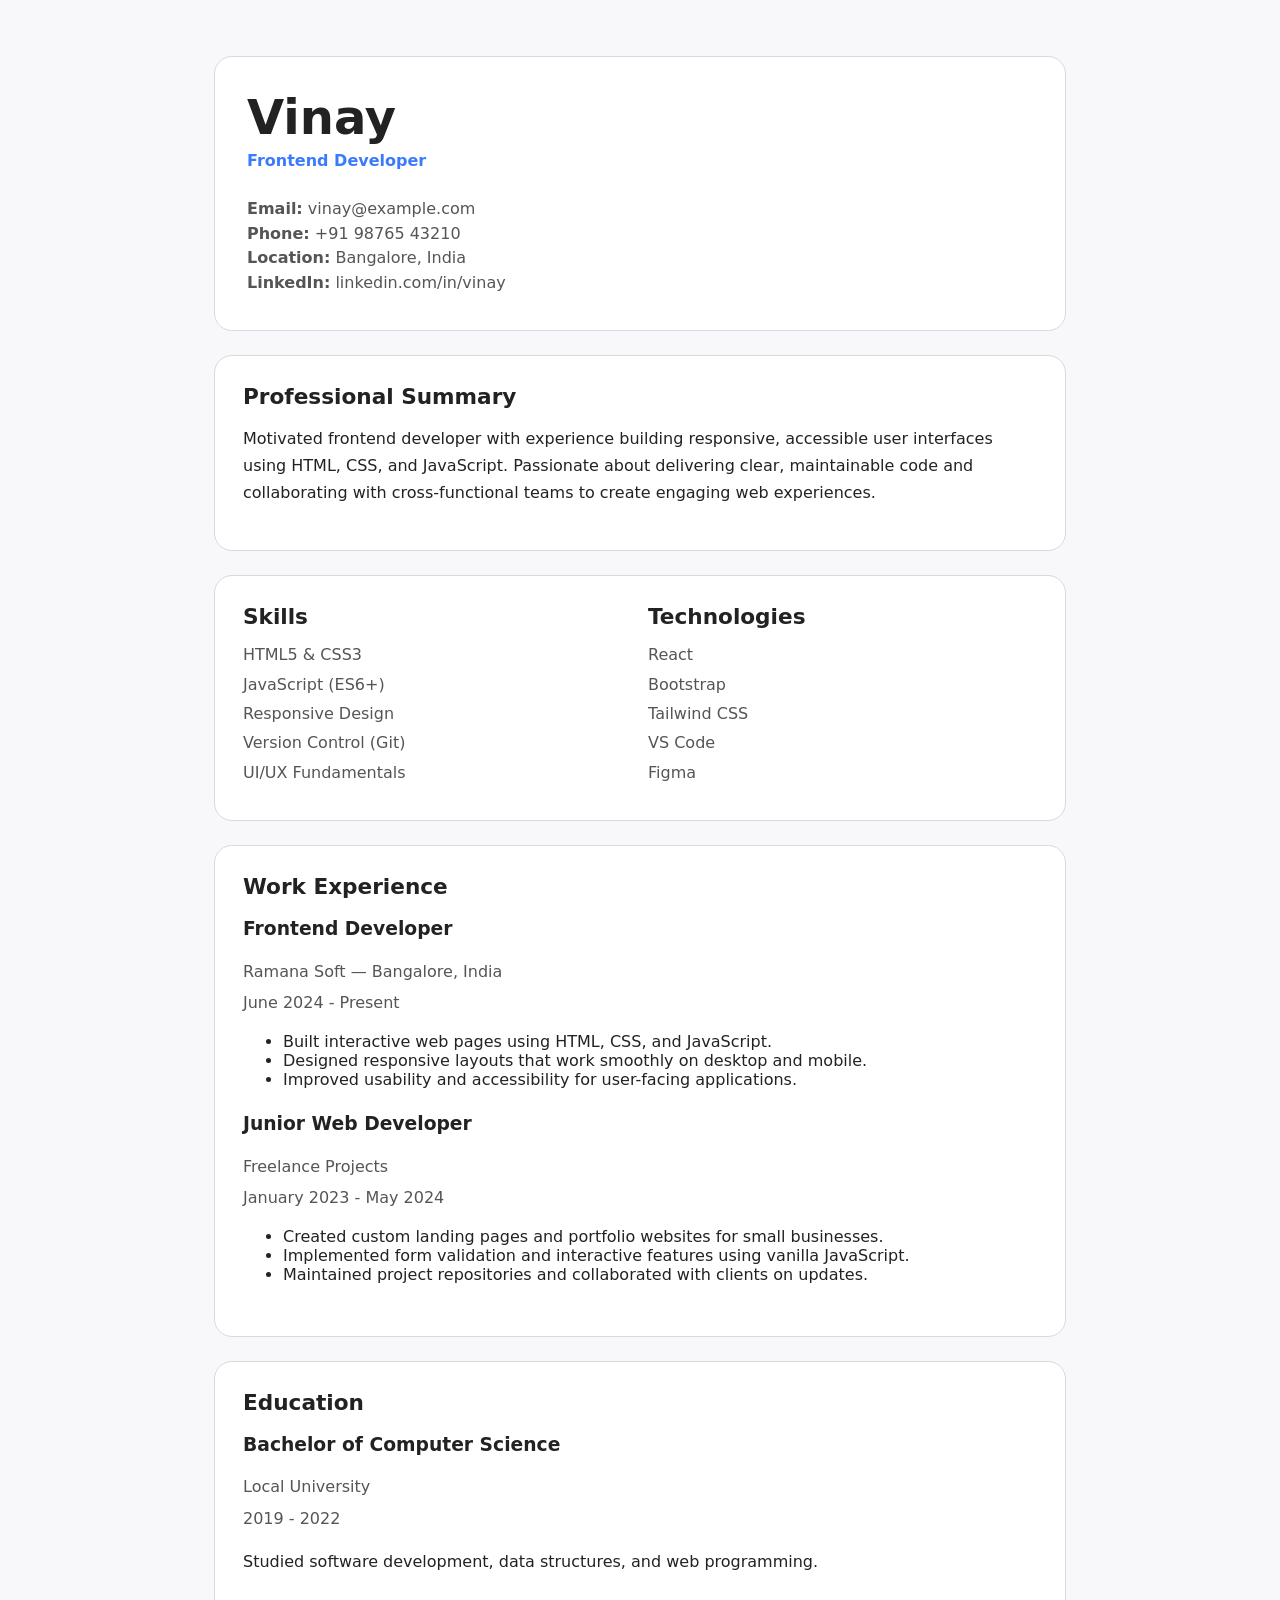
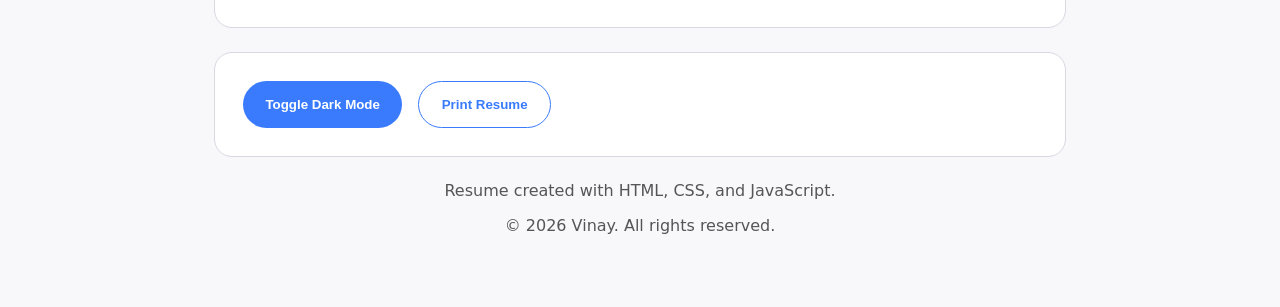
==== Resume.html @ 9294f640 "Add resume webpage with HTML, CSS, and JavaScript" ====
<!DOCTYPE html>
<html lang="en">
<head>
  <meta charset="UTF-8">
  <meta name="viewport" content="width=device-width, initial-scale=1.0">
  <title>Vinay Resume</title>
  <link rel="stylesheet" href="resume.css">
</head>
<body>
  <div class="resume-container">
    <header class="resume-header">
      <div class="profile">
        <h1>Vinay</h1>
        <p class="subtitle">Frontend Developer</p>
      </div>
      <div class="contact-info">
        <p><strong>Email:</strong> vinay@example.com</p>
        <p><strong>Phone:</strong> +91 98765 43210</p>
        <p><strong>Location:</strong> Bangalore, India</p>
        <p><strong>LinkedIn:</strong> linkedin.com/in/vinay</p>
      </div>
    </header>

    <section class="section summary">
      <h2>Professional Summary</h2>
      <p>Motivated frontend developer with experience building responsive, accessible user interfaces using HTML, CSS, and JavaScript. Passionate about delivering clear, maintainable code and collaborating with cross-functional teams to create engaging web experiences.</p>
    </section>

    <section class="section highlight">
      <div>
        <h2>Skills</h2>
        <ul>
          <li>HTML5 & CSS3</li>
          <li>JavaScript (ES6+)</li>
          <li>Responsive Design</li>
          <li>Version Control (Git)</li>
          <li>UI/UX Fundamentals</li>
        </ul>
      </div>
      <div>
        <h2>Technologies</h2>
        <ul>
          <li>React</li>
          <li>Bootstrap</li>
          <li>Tailwind CSS</li>
          <li>VS Code</li>
          <li>Figma</li>
        </ul>
      </div>
    </section>

    <section class="section experience">
      <h2>Work Experience</h2>
      <article>
        <h3>Frontend Developer</h3>
        <p class="company">Ramana Soft — Bangalore, India</p>
        <p class="date">June 2024 - Present</p>
        <ul>
          <li>Built interactive web pages using HTML, CSS, and JavaScript.</li>
          <li>Designed responsive layouts that work smoothly on desktop and mobile.</li>
          <li>Improved usability and accessibility for user-facing applications.</li>
        </ul>
      </article>
      <article>
        <h3>Junior Web Developer</h3>
        <p class="company">Freelance Projects</p>
        <p class="date">January 2023 - May 2024</p>
        <ul>
          <li>Created custom landing pages and portfolio websites for small businesses.</li>
          <li>Implemented form validation and interactive features using vanilla JavaScript.</li>
          <li>Maintained project repositories and collaborated with clients on updates.</li>
        </ul>
      </article>
    </section>

    <section class="section education">
      <h2>Education</h2>
      <article>
        <h3>Bachelor of Computer Science</h3>
        <p class="company">Local University</p>
        <p class="date">2019 - 2022</p>
        <p>Studied software development, data structures, and web programming.</p>
      </article>
    </section>

    <section class="section actions">
      <button id="toggleTheme">Toggle Dark Mode</button>
      <button id="printResume">Print Resume</button>
    </section>

    <footer>
      <p>Resume created with HTML, CSS, and JavaScript.</p>
      <p id="year"></p>
    </footer>
  </div>
  <script src="resume.js"></script>
</body>
</html>
---- resume.css ----
:root {
  --background: #f8f8fb;
  --surface: #ffffff;
  --text: #222222;
  --muted: #555555;
  --accent: #3a7bfd;
  --border: #d7d9e1;
}

* {
  box-sizing: border-box;
}

body {
  margin: 0;
  font-family: Inter, system-ui, sans-serif;
  background: var(--background);
  color: var(--text);
}

body.dark {
  background: #12131a;
  color: #eceef7;
}

.resume-container {
  max-width: 900px;
  margin: 2rem auto;
  padding: 1.5rem;
}

.resume-header {
  background: var(--surface);
  border: 1px solid var(--border);
  border-radius: 18px;
  padding: 2rem;
  display: grid;
  gap: 1.5rem;
}

.profile h1 {
  margin: 0;
  font-size: clamp(2rem, 4vw, 3rem);
}

.subtitle {
  margin: 0.35rem 0 0;
  color: var(--accent);
  font-weight: 600;
}

.contact-info p {
  margin: 0.35rem 0;
  color: var(--muted);
}

.section {
  margin-top: 1.5rem;
  background: var(--surface);
  border: 1px solid var(--border);
  border-radius: 18px;
  padding: 1.75rem;
}

.section h2 {
  margin-top: 0;
  margin-bottom: 1rem;
  font-size: 1.35rem;
}

.summary p,
.experience p,
.education p {
  line-height: 1.7;
}

.highlight {
  display: grid;
  grid-template-columns: repeat(auto-fit, minmax(220px, 1fr));
  gap: 1rem;
}

.highlight ul {
  list-style: none;
  padding: 0;
  margin: 0;
}

.highlight li {
  margin: 0.65rem 0;
  color: var(--muted);
}

article {
  margin-bottom: 1.5rem;
}

.company,
.date {
  margin: 0.25rem 0;
  color: var(--muted);
}

.actions {
  display: flex;
  gap: 1rem;
  flex-wrap: wrap;
}

button {
  border: none;
  border-radius: 999px;
  padding: 0.95rem 1.4rem;
  font-weight: 600;
  cursor: pointer;
  transition: transform 0.2s ease, box-shadow 0.2s ease;
}

button:hover {
  transform: translateY(-1px);
  box-shadow: 0 12px 24px rgba(58, 123, 253, 0.15);
}

#toggleTheme {
  background: #3a7bfd;
  color: white;
}

#printResume {
  background: transparent;
  color: var(--accent);
  border: 1px solid var(--accent);
}

footer {
  text-align: center;
  margin-top: 1.5rem;
  color: var(--muted);
}

body.dark .resume-header,
body.dark .section {
  background: #1d1f2b;
  border-color: #2d3043;
}

body.dark button#printResume {
  color: #a9b0ff;
  border-color: #5a74ff;
}

body.dark footer,
body.dark .contact-info p,
body.dark .company,
body.dark .date,
body.dark .highlight li {
  color: #b5b9d1;
}

@media (max-width: 620px) {
  .resume-container {
    margin: 1rem;
    padding: 1rem;
  }
}
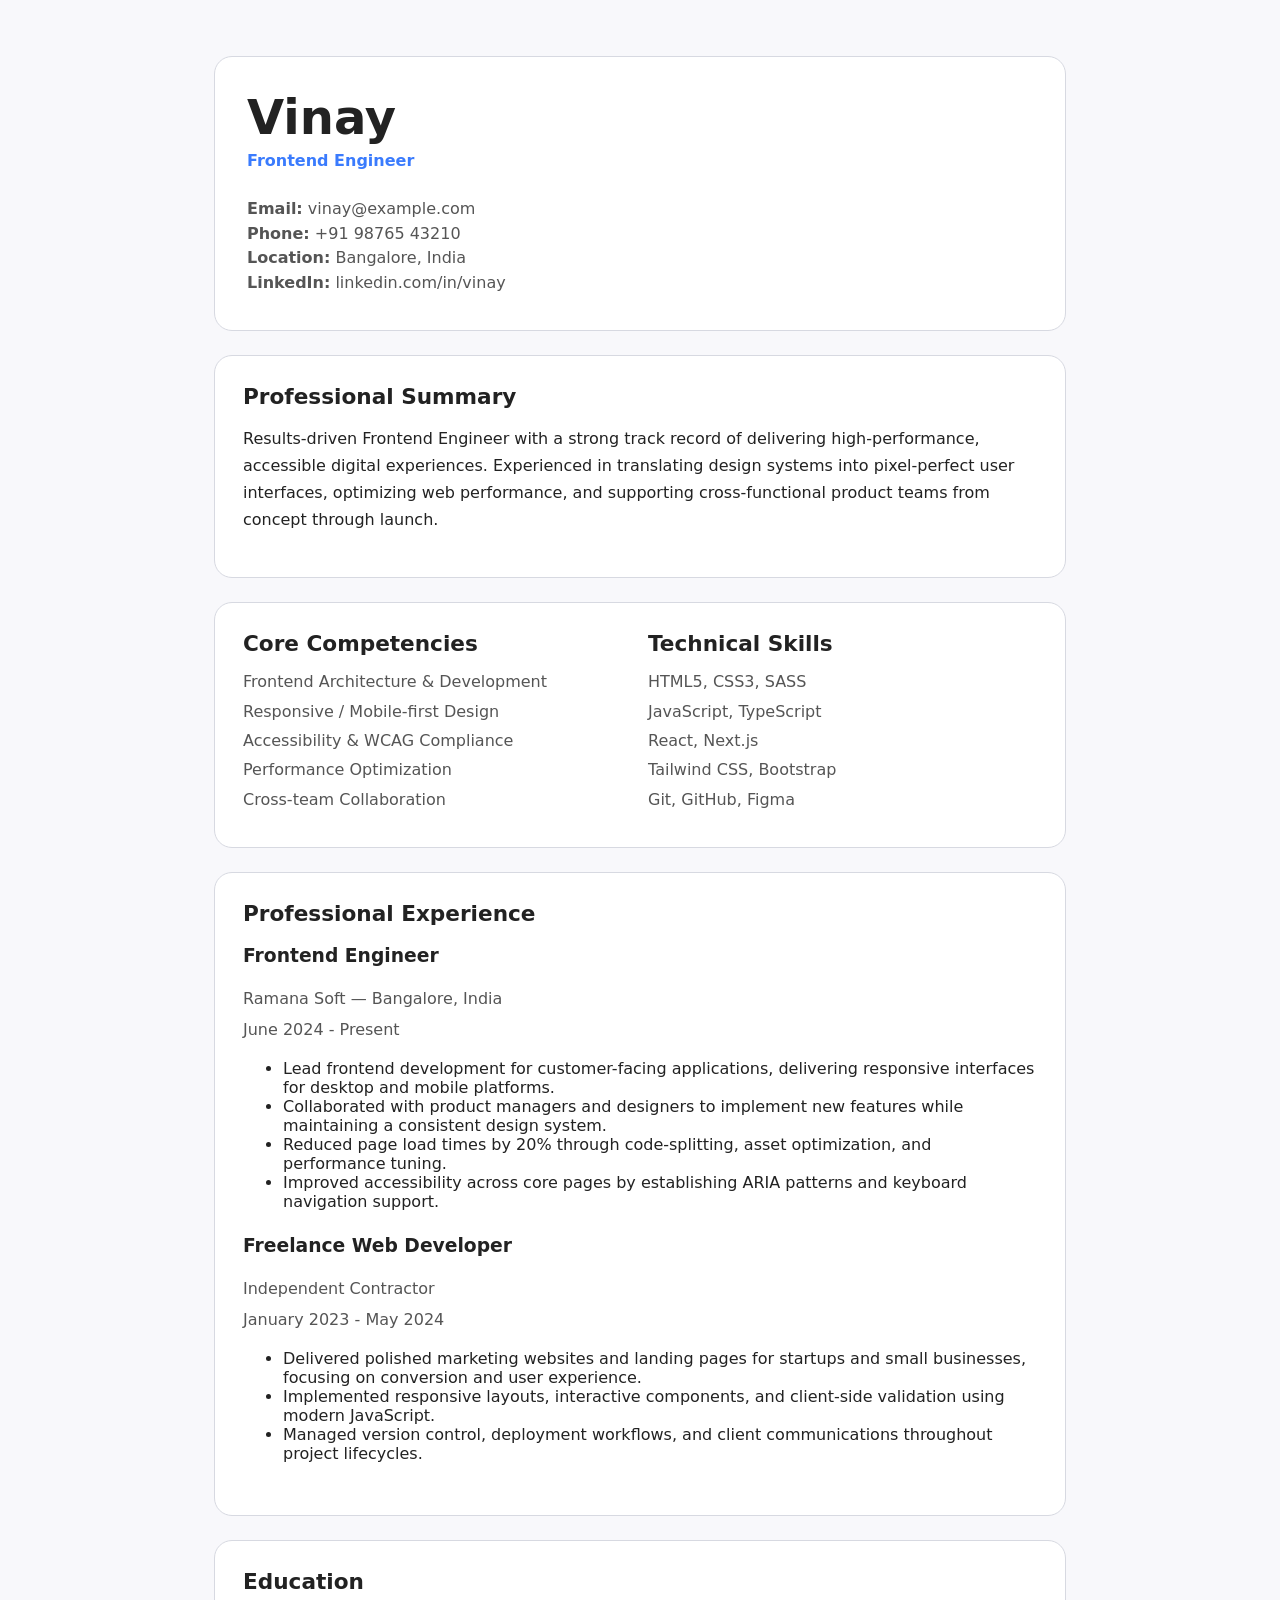
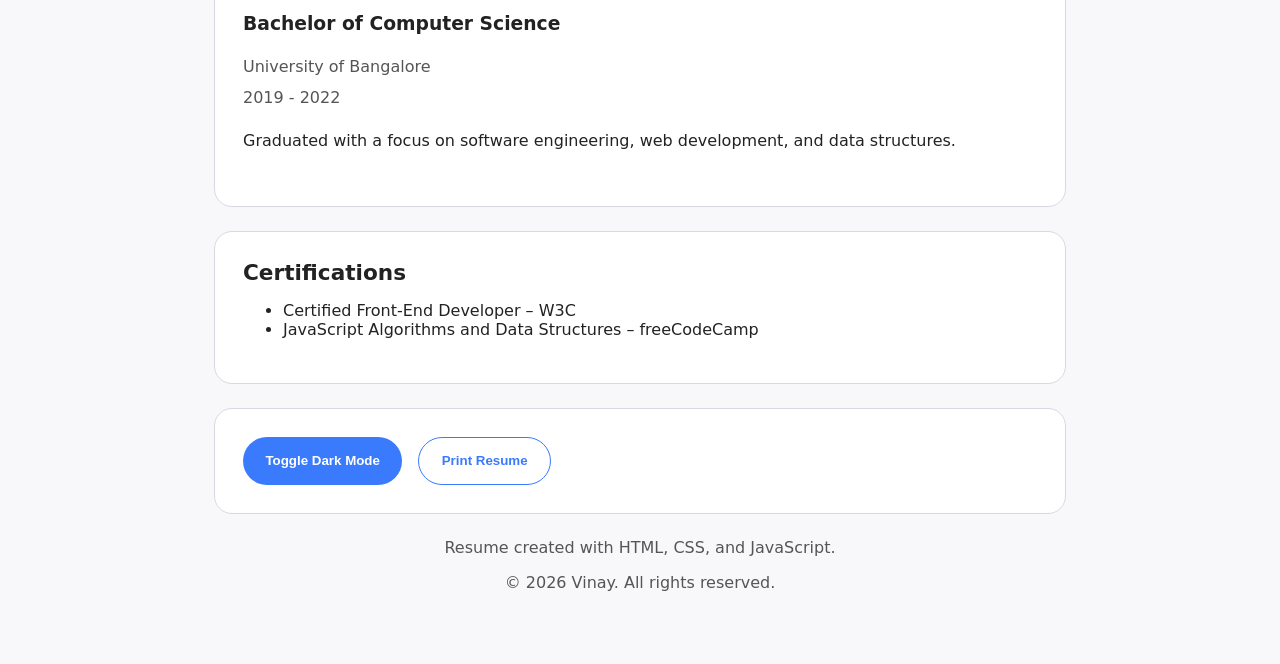
==== commit c70b7e0e: "Refine resume page with a professional resume summary and experience details" ====
--- a/Resume.html
+++ b/Resume.html
@@ -3,7 +3,7 @@
 <head>
   <meta charset="UTF-8">
   <meta name="viewport" content="width=device-width, initial-scale=1.0">
-  <title>Vinay Resume</title>
+  <title>Vinay — Professional Resume</title>
   <link rel="stylesheet" href="resume.css">
 </head>
 <body>
@@ -11,7 +11,7 @@
     <header class="resume-header">
       <div class="profile">
         <h1>Vinay</h1>
-        <p class="subtitle">Frontend Developer</p>
+        <p class="subtitle">Frontend Engineer</p>
       </div>
       <div class="contact-info">
         <p><strong>Email:</strong> vinay@example.com</p>
@@ -23,52 +23,53 @@
 
     <section class="section summary">
       <h2>Professional Summary</h2>
-      <p>Motivated frontend developer with experience building responsive, accessible user interfaces using HTML, CSS, and JavaScript. Passionate about delivering clear, maintainable code and collaborating with cross-functional teams to create engaging web experiences.</p>
+      <p>Results-driven Frontend Engineer with a strong track record of delivering high-performance, accessible digital experiences. Experienced in translating design systems into pixel-perfect user interfaces, optimizing web performance, and supporting cross-functional product teams from concept through launch.</p>
     </section>
 
     <section class="section highlight">
       <div>
-        <h2>Skills</h2>
+        <h2>Core Competencies</h2>
         <ul>
-          <li>HTML5 & CSS3</li>
-          <li>JavaScript (ES6+)</li>
-          <li>Responsive Design</li>
-          <li>Version Control (Git)</li>
-          <li>UI/UX Fundamentals</li>
+          <li>Frontend Architecture & Development</li>
+          <li>Responsive / Mobile-first Design</li>
+          <li>Accessibility & WCAG Compliance</li>
+          <li>Performance Optimization</li>
+          <li>Cross-team Collaboration</li>
         </ul>
       </div>
       <div>
-        <h2>Technologies</h2>
+        <h2>Technical Skills</h2>
         <ul>
-          <li>React</li>
-          <li>Bootstrap</li>
-          <li>Tailwind CSS</li>
-          <li>VS Code</li>
-          <li>Figma</li>
+          <li>HTML5, CSS3, SASS</li>
+          <li>JavaScript, TypeScript</li>
+          <li>React, Next.js</li>
+          <li>Tailwind CSS, Bootstrap</li>
+          <li>Git, GitHub, Figma</li>
         </ul>
       </div>
     </section>
 
     <section class="section experience">
-      <h2>Work Experience</h2>
+      <h2>Professional Experience</h2>
       <article>
-        <h3>Frontend Developer</h3>
+        <h3>Frontend Engineer</h3>
         <p class="company">Ramana Soft — Bangalore, India</p>
         <p class="date">June 2024 - Present</p>
         <ul>
-          <li>Built interactive web pages using HTML, CSS, and JavaScript.</li>
-          <li>Designed responsive layouts that work smoothly on desktop and mobile.</li>
-          <li>Improved usability and accessibility for user-facing applications.</li>
+          <li>Lead frontend development for customer-facing applications, delivering responsive interfaces for desktop and mobile platforms.</li>
+          <li>Collaborated with product managers and designers to implement new features while maintaining a consistent design system.</li>
+          <li>Reduced page load times by 20% through code-splitting, asset optimization, and performance tuning.</li>
+          <li>Improved accessibility across core pages by establishing ARIA patterns and keyboard navigation support.</li>
         </ul>
       </article>
       <article>
-        <h3>Junior Web Developer</h3>
-        <p class="company">Freelance Projects</p>
+        <h3>Freelance Web Developer</h3>
+        <p class="company">Independent Contractor</p>
         <p class="date">January 2023 - May 2024</p>
         <ul>
-          <li>Created custom landing pages and portfolio websites for small businesses.</li>
-          <li>Implemented form validation and interactive features using vanilla JavaScript.</li>
-          <li>Maintained project repositories and collaborated with clients on updates.</li>
+          <li>Delivered polished marketing websites and landing pages for startups and small businesses, focusing on conversion and user experience.</li>
+          <li>Implemented responsive layouts, interactive components, and client-side validation using modern JavaScript.</li>
+          <li>Managed version control, deployment workflows, and client communications throughout project lifecycles.</li>
         </ul>
       </article>
     </section>
@@ -77,10 +78,18 @@
       <h2>Education</h2>
       <article>
         <h3>Bachelor of Computer Science</h3>
-        <p class="company">Local University</p>
+        <p class="company">University of Bangalore</p>
         <p class="date">2019 - 2022</p>
-        <p>Studied software development, data structures, and web programming.</p>
+        <p>Graduated with a focus on software engineering, web development, and data structures.</p>
       </article>
+    </section>
+
+    <section class="section certificates">
+      <h2>Certifications</h2>
+      <ul>
+        <li>Certified Front-End Developer – W3C</li>
+        <li>JavaScript Algorithms and Data Structures – freeCodeCamp</li>
+      </ul>
     </section>
 
     <section class="section actions">
